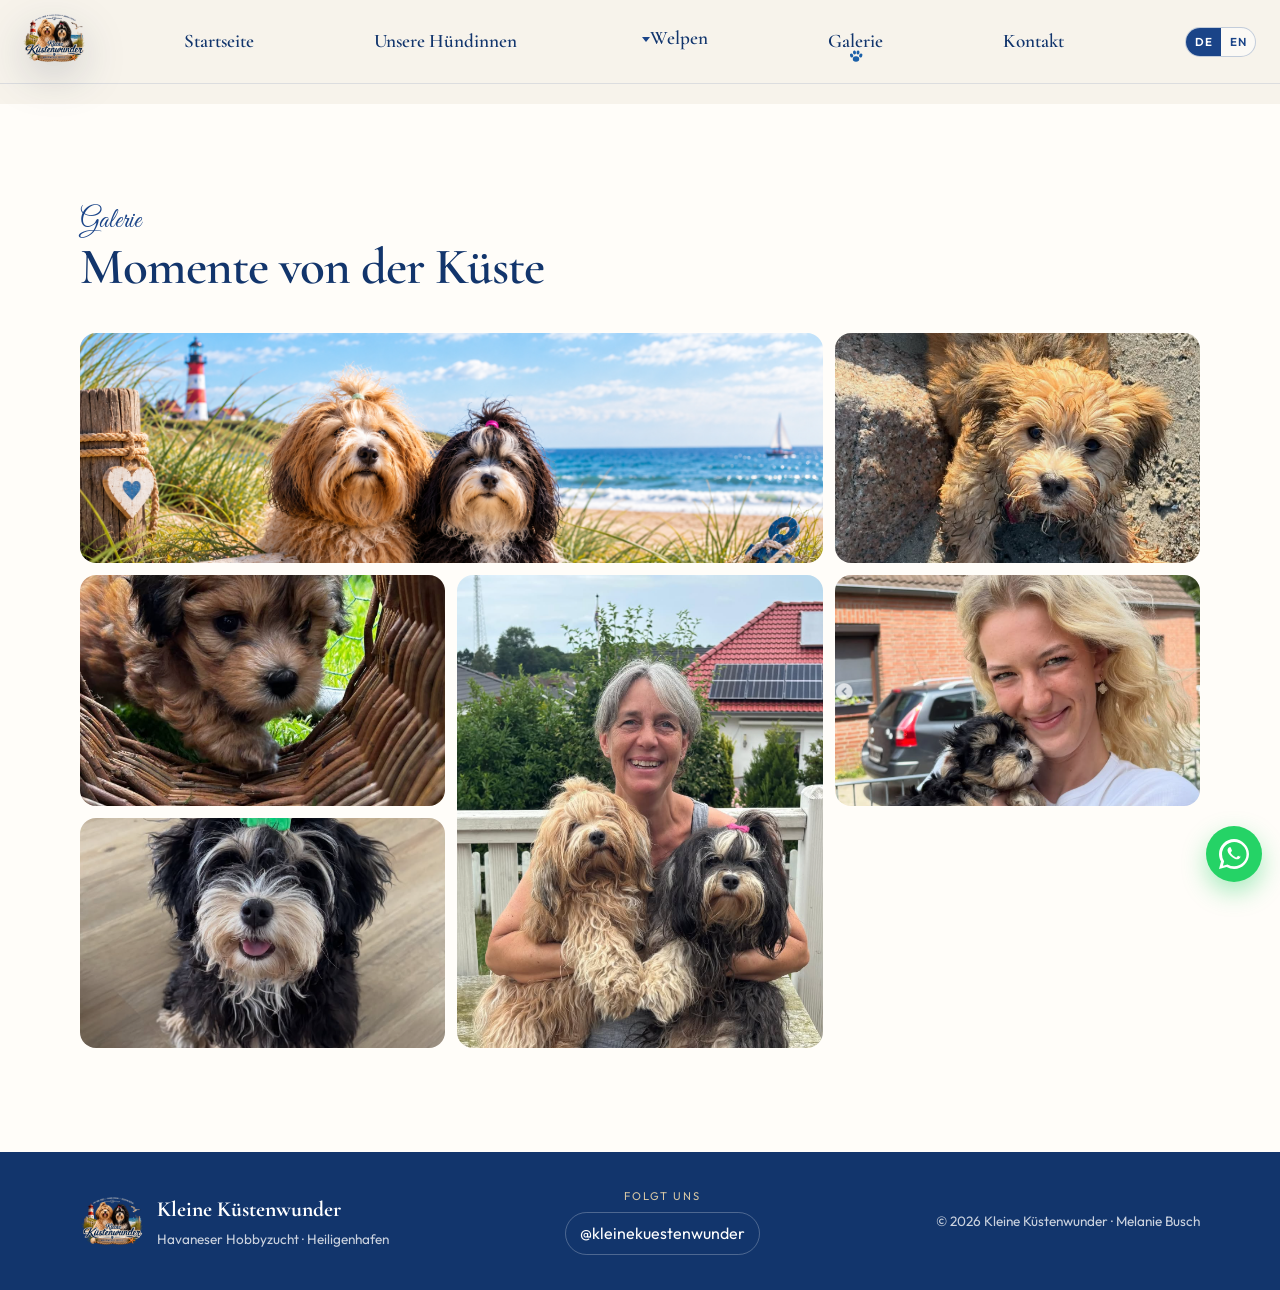
==== galerie.html @ 26b23267 "Rebuild the site around the owner's beach layout. Split the menu into pages, add the Welpen dropdown" ====
<!DOCTYPE html>
<html lang="de">
<head>
  <meta charset="UTF-8" />
  <meta name="viewport" content="width=device-width, initial-scale=1.0" />
  <title>Galerie | Kleine Küstenwunder</title>
  <link rel="icon" type="image/png" href="images/logo.png" />
  <link rel="preconnect" href="https://fonts.googleapis.com" />
  <link rel="preconnect" href="https://fonts.gstatic.com" crossorigin />
  <link href="https://fonts.googleapis.com/css2?family=Cormorant+Garamond:ital,wght@0,500;0,600;0,700;1,500;1,600&family=Great+Vibes&family=Outfit:wght@300;400;500;600&display=swap" rel="stylesheet" />
  <link rel="stylesheet" href="css/styles.css" />
</head>
<body class="is-inner" data-page="galerie">
  <div id="preloader" aria-hidden="true"><div class="preloader-inner"><img src="images/logo.png" alt="Kleine Küstenwunder" class="preloader-logo" /><div class="preloader-wave"></div></div></div>
  <header class="site-header" id="header">
    <a href="index.html" class="nav-brand" aria-label="Kleine Küstenwunder"><img src="images/logo.png" alt="" class="nav-logo" /></a>
    <button class="nav-toggle" id="navToggle" aria-label="Menü" aria-expanded="false"><span></span><span></span><span></span></button>
    <div class="nav-panel" id="navPanel">
      <ul class="nav-links">
        <li><a href="index.html" data-nav="home" data-i18n="nav.home">Startseite</a></li>
        <li><a href="hundinnen.html" data-nav="hundinnen" data-i18n="nav.girls">Unsere Hündinnen</a></li>
        <li class="has-sub" data-nav="welpen">
          <button type="button" class="nav-drop" aria-expanded="false" data-i18n="nav.puppies">Welpen</button>
          <ul class="nav-sub">
            <li><a href="wurfplanung.html" data-nav="wurfplanung" data-i18n="nav.plan">Wurfplanung</a></li>
            <li><a href="aktueller-wurf.html" data-nav="aktuell" data-i18n="nav.current">Aktueller Wurf</a></li>
            <li><a href="ausgezogene-welpen.html" data-nav="ausgezogen" data-i18n="nav.placed">Ausgezogene Welpen</a></li>
          </ul>
        </li>
        <li><a href="galerie.html" data-nav="galerie" data-i18n="nav.gallery">Galerie</a></li>
        <li><a href="kontakt.html" data-nav="kontakt" data-i18n="nav.contact">Kontakt</a></li>
      </ul>
      <div class="lang-switch" role="group" aria-label="Language">
        <button type="button" class="lang-btn is-active" data-lang="de">DE</button>
        <button type="button" class="lang-btn" data-lang="en">EN</button>
      </div>
    </div>
  </header>
  <main class="page-main">
    <section class="section gallery">
      <div class="container">
        <div class="section-intro reveal">
          <p class="eyebrow" data-i18n="gallery.eyebrow">Galerie</p>
          <h1 data-i18n="gallery.title">Momente von der Küste</h1>
        </div>
        <div class="gallery-grid">
          <figure class="gallery-item gallery-item--wide reveal"><img src="images/hero1.png" alt="Hope und Happy am Ostseestrand" /></figure>
          <figure class="gallery-item reveal"><img src="images/dog-beach.png" alt="Havaneser am Strand" /></figure>
          <figure class="gallery-item reveal"><img src="images/puppy-tunnel.png" alt="Welpe im Spieltunnel" /></figure>
          <figure class="gallery-item gallery-item--tall reveal"><img src="images/melanie-dogs.png" alt="Melanie mit den Hunden" /></figure>
          <figure class="gallery-item reveal"><img src="images/with-puppy.png" alt="Welpe auf dem Arm" /></figure>
          <figure class="gallery-item reveal"><img src="images/puppy-bow.png" alt="Havaneser Portrait" /></figure>
        </div>
      </div>
    </section>
  </main>
  <footer class="site-footer">
    <div class="container footer-inner">
      <div class="footer-brand"><img src="images/logo.png" alt="Kleine Küstenwunder" /><div><strong>Kleine Küstenwunder</strong><p data-i18n="footer.tag">Havaneser Hobbyzucht · Heiligenhafen</p></div></div>
      <div class="footer-social">
        <p class="footer-social-label" data-i18n="footer.follow">Folgt uns</p>
        <a class="footer-ig" href="https://www.instagram.com/kleinekuestenwunder/" target="_blank" rel="noopener noreferrer"><span>@kleinekuestenwunder</span></a>
      </div>
      <p class="footer-copy">&copy; <span id="year"></span> Kleine Küstenwunder · Melanie Busch</p>
    </div>
  </footer>
  <a class="whatsapp-float" href="https://wa.me/491701234567" target="_blank" rel="noopener noreferrer" aria-label="WhatsApp"><svg viewBox="0 0 24 24" aria-hidden="true"><path fill="currentColor" d="M17.5 14.4c-.3-.1-1.6-.8-1.9-.9-.3-.1-.4-.1-.6.1-.2.3-.7.9-.8 1-.2.2-.3.2-.6.1-.3-.1-1.3-.5-2.4-1.5-.9-.8-1.5-1.8-1.7-2.1-.2-.3 0-.4.1-.6.1-.1.3-.3.4-.5.1-.2.2-.3.3-.5.1-.2 0-.4 0-.5 0-.1-.6-1.5-.8-2-.2-.5-.4-.4-.6-.4h-.5c-.2 0-.5.1-.7.3-.3.3-.9.9-.9 2.1s.9 2.5 1 2.6c.1.2 1.8 2.8 4.4 3.9 1.6.7 2.2.8 3 .6.5-.1 1.6-.6 1.8-1.3.2-.6.2-1.2.1-1.3-.1-.1-.3-.2-.6-.3zM12.1 21.8h0a9.7 9.7 0 0 1-4.9-1.3l-.4-.2-3.7 1 1-3.6-.2-.4a9.7 9.7 0 0 1-1.5-5.2 9.8 9.8 0 0 1 9.8-9.7 9.7 9.7 0 0 1 6.9 2.9 9.7 9.7 0 0 1 2.9 6.9 9.8 9.8 0 0 1-9.9 9.6zm8.3-18A11.6 11.6 0 0 0 12 0C5.4 0 0 5.4 0 12c0 2.1.6 4.2 1.6 6L0 24l6.1-1.6A12 12 0 0 0 12.1 24C18.7 24 24 18.6 24 12a11.9 11.9 0 0 0-3.6-8.2z"/></svg></a>
  <script src="js/main.js"></script>
</body>
</html>
---- css/styles.css ----
:root {
  --navy: #1a4488;
  --navy-deep: #12356c;
  --ink: #1c2c40;
  --muted: #5c6b7a;
  --cream: #f7f3eb;
  --paper: #fffdf9;
  --sand: #e7dcc8;
  --line: rgba(26, 68, 136, 0.12);
  --shadow: 0 18px 50px rgba(18, 53, 108, 0.1);
  --header: 5.2rem;
  --display: "Great Vibes", cursive;
  --serif: "Cormorant Garamond", Georgia, serif;
  --sans: "Outfit", system-ui, sans-serif;
  --ease: cubic-bezier(0.22, 1, 0.36, 1);
}

*,
*::before,
*::after { box-sizing: border-box; margin: 0; padding: 0; }

html { scroll-behavior: smooth; scroll-padding-top: 5.5rem; }

body {
  font-family: var(--sans);
  color: var(--ink);
  background: var(--cream);
  line-height: 1.65;
  overflow-x: hidden;
}

img { max-width: 100%; display: block; }
a { color: inherit; text-decoration: none; }
ul { list-style: none; }
button, input, textarea { font: inherit; }

.container { width: min(1120px, calc(100% - 2.4rem)); margin-inline: auto; }

.section { padding: clamp(4.2rem, 9vw, 6.5rem) 0; }

.eyebrow {
  font-family: var(--display);
  font-size: 1.7rem;
  color: var(--navy);
  line-height: 1;
  margin-bottom: 0.35rem;
}

h1,
h2 {
  font-family: var(--serif);
  font-weight: 600;
  font-size: clamp(2.2rem, 4vw, 3.3rem);
  color: var(--navy-deep);
  line-height: 1.05;
  letter-spacing: -0.02em;
}

h3 {
  font-family: var(--serif);
  font-weight: 600;
  font-size: 1.85rem;
  color: var(--navy-deep);
  line-height: 1.15;
}

.section-intro { max-width: 40rem; margin-bottom: 2.4rem; }
.section-lead { margin-top: 0.8rem; color: var(--muted); font-size: 1.05rem; }

/* Preloader */
#preloader {
  position: fixed;
  inset: 0;
  z-index: 9999;
  display: grid;
  place-items: center;
  background: linear-gradient(180deg, #d5eaf6 0%, #f7f3eb 100%);
  transition: opacity 0.6s var(--ease), visibility 0.6s;
}
#preloader.is-done { opacity: 0; visibility: hidden; pointer-events: none; }
.preloader-logo {
  width: min(210px, 52vw);
  height: auto;
  animation: logoPulse 2s var(--ease) infinite;
  filter: drop-shadow(0 12px 28px rgba(18, 53, 108, 0.18));
}
.preloader-wave {
  width: 72px;
  height: 3px;
  margin: 1.2rem auto 0;
  border-radius: 99px;
  background: linear-gradient(90deg, transparent, var(--navy), transparent);
  background-size: 200% 100%;
  animation: waveSlide 1.3s ease-in-out infinite;
}
@keyframes logoPulse { 50% { transform: scale(1.04); } }
@keyframes waveSlide {
  0% { background-position: 100% 0; }
  100% { background-position: -100% 0; }
}

/* Header */
.site-header {
  position: fixed;
  inset: 0 0 auto 0;
  z-index: 100;
  min-height: var(--header);
  height: auto;
  display: flex;
  align-items: center;
  justify-content: flex-end;
  padding: 0.85rem 1.5rem 0.85rem 15.5rem;
  transition: background 0.3s, box-shadow 0.3s;
}
.site-header.is-scrolled {
  background: rgba(247, 243, 235, 0.94);
  backdrop-filter: blur(14px);
  box-shadow: 0 1px 0 var(--line);
  padding-left: 5.2rem;
}

.nav-brand { position: absolute; left: 1.35rem; top: 0.85rem; z-index: 120; }
.nav-logo {
  width: 188px;
  height: auto;
  filter: drop-shadow(0 12px 22px rgba(12, 32, 64, 0.22));
  transition: width 0.3s var(--ease);
}
.site-header.is-scrolled .nav-logo { width: 64px; }

.nav-panel { display: flex; align-items: center; gap: 1.25rem; flex: 1; }
.nav-links {
  display: flex;
  align-items: center;
  justify-content: space-evenly;
  gap: 0.4rem 1.15rem;
  flex: 1;
  flex-wrap: wrap;
}
.nav-links a,
.nav-drop {
  font-family: var(--serif);
  font-size: 1.2rem;
  font-weight: 600;
  color: var(--navy-deep);
  text-shadow: 0 1px 0 rgba(255, 255, 255, 0.55);
  position: relative;
  padding-bottom: 0.35rem;
  background: none;
  border: 0;
  cursor: pointer;
}
.nav-drop::before {
  content: "";
  display: inline-block;
  width: 0;
  height: 0;
  margin-left: 0.35rem;
  border-left: 4px solid transparent;
  border-right: 4px solid transparent;
  border-top: 5px solid var(--navy);
  vertical-align: 0.12em;
}
.nav-links a::after,
.nav-drop::after {
  content: "";
  position: absolute;
  left: 50%;
  bottom: 0;
  width: 72%;
  height: 1.5px;
  background: var(--navy);
  transform: translateX(-50%) scaleX(0);
  transform-origin: center;
  transition: transform 0.35s var(--ease);
}
.nav-links > li > a:hover::after,
.nav-drop:hover::after {
  transform: translateX(-50%) scaleX(1);
}
.nav-links > li > a.is-current::after,
.has-sub.is-current > .nav-drop::after {
  width: 16px;
  height: 16px;
  bottom: -6px;
  background: url("data:image/svg+xml,%3Csvg xmlns='http://www.w3.org/2000/svg' viewBox='0 0 64 64'%3E%3Cg fill='%231a5fa8'%3E%3Cellipse cx='32' cy='44' rx='13' ry='11'/%3E%3Cellipse cx='14.5' cy='30' rx='6.4' ry='8.4' transform='rotate(-18 14.5 30)'/%3E%3Cellipse cx='26' cy='18' rx='6' ry='8' transform='rotate(-4 26 18)'/%3E%3Cellipse cx='40' cy='18' rx='6' ry='8' transform='rotate(4 40 18)'/%3E%3Cellipse cx='51' cy='30' rx='6.4' ry='8.4' transform='rotate(18 51 30)'/%3E%3C/g%3E%3C/svg%3E") center / contain no-repeat;
  transform: translateX(-50%) scale(1);
}

.has-sub { position: relative; }
.nav-sub {
  display: none;
  position: absolute;
  top: calc(100% + 0.35rem);
  left: 50%;
  transform: translateX(-50%);
  min-width: 230px;
  padding: 0.4rem;
  background: var(--paper);
  border-radius: 0.9rem;
  box-shadow: var(--shadow);
  z-index: 30;
}
.nav-sub a {
  display: block;
  padding: 0.55rem 0.85rem;
  border-radius: 0.6rem;
  text-align: left;
  font-size: 1.08rem;
  text-shadow: none;
  white-space: nowrap;
}
.nav-sub a::after { display: none; }
.nav-sub a:hover,
.nav-sub a.is-current { background: var(--cream); }
.nav-sub a.is-current::before {
  content: "";
  display: inline-block;
  width: 14px;
  height: 14px;
  margin-right: 0.4rem;
  vertical-align: -0.1em;
  background: url("data:image/svg+xml,%3Csvg xmlns='http://www.w3.org/2000/svg' viewBox='0 0 64 64'%3E%3Cg fill='%231a5fa8'%3E%3Cellipse cx='32' cy='44' rx='13' ry='11'/%3E%3Cellipse cx='14.5' cy='30' rx='6.4' ry='8.4' transform='rotate(-18 14.5 30)'/%3E%3Cellipse cx='26' cy='18' rx='6' ry='8' transform='rotate(-4 26 18)'/%3E%3Cellipse cx='40' cy='18' rx='6' ry='8' transform='rotate(4 40 18)'/%3E%3Cellipse cx='51' cy='30' rx='6.4' ry='8.4' transform='rotate(18 51 30)'/%3E%3C/g%3E%3C/svg%3E") center / contain no-repeat;
}
@media (min-width: 1101px) {
  .has-sub:hover > .nav-sub,
  .has-sub:focus-within > .nav-sub { display: grid; }
}

.lang-switch {
  display: flex;
  border: 1px solid rgba(26, 68, 136, 0.25);
  border-radius: 999px;
  overflow: hidden;
  background: rgba(255, 255, 255, 0.55);
}
.lang-btn {
  border: 0;
  background: transparent;
  color: var(--navy);
  padding: 0.28rem 0.55rem;
  font-size: 0.72rem;
  font-weight: 600;
  letter-spacing: 0.06em;
  cursor: pointer;
}
.lang-btn.is-active { background: var(--navy); color: #fff; }

.nav-toggle {
  display: none;
  width: 44px;
  height: 44px;
  border: 0;
  background: rgba(255, 253, 249, 0.8);
  border-radius: 50%;
  flex-direction: column;
  justify-content: center;
  align-items: center;
  gap: 5px;
  cursor: pointer;
  z-index: 130;
}
.nav-toggle span {
  display: block;
  width: 18px;
  height: 2px;
  background: var(--navy-deep);
  transition: transform 0.25s, opacity 0.25s;
}
.nav-toggle.is-open span:nth-child(1) { transform: translateY(7px) rotate(45deg); }
.nav-toggle.is-open span:nth-child(2) { opacity: 0; }
.nav-toggle.is-open span:nth-child(3) { transform: translateY(-7px) rotate(-45deg); }

/* Hero — 16:9 photo, full width, no side bars */
.hero {
  display: block;
}
.hero-frame {
  position: relative;
  width: 100%;
}
.hero-photo {
  display: block;
  width: 100%;
  height: auto;
  aspect-ratio: 16 / 9;
  object-fit: cover;
  object-position: center center;
}
.hero-shade {
  position: absolute;
  inset: 0;
  background: linear-gradient(180deg, rgba(255, 255, 255, 0.14) 0%, rgba(255, 255, 255, 0) 14%);
  pointer-events: none;
}
.hero-copy {
  position: absolute;
  z-index: 2;
  top: 13%;
  right: 4%;
  width: min(520px, 42%);
  text-align: center;
  color: var(--navy-deep);
}
.hero-title {
  font-family: var(--display);
  font-weight: 400;
  font-size: clamp(3.6rem, 6.2vw, 6.4rem);
  line-height: 0.85;
  color: var(--navy);
  text-shadow: 0 2px 16px rgba(255, 255, 255, 0.75);
}
.hero-paws {
  display: flex;
  align-items: center;
  justify-content: center;
  gap: 0.7rem;
  margin: 0.35rem 0 0.7rem;
  color: #1a5fa8;
}
.hero-paws span {
  width: 72px;
  height: 1.5px;
  background: var(--navy);
  opacity: 0.8;
}
.hero-paws svg { width: 26px; height: 26px; }
.hero-paws--trail {
  gap: 0.55rem;
  margin: 0.55rem 0 0;
}
.hero-paws--trail svg { width: 18px; height: 18px; }
.hero-paws--trail svg:nth-child(2) { transform: translateY(-3px); }
.hero-sub {
  font-family: var(--serif);
  font-size: clamp(1.35rem, 2.2vw, 1.85rem);
  font-weight: 600;
  letter-spacing: 0.01em;
}
.hero-place {
  margin: 0.35rem 0 0.9rem;
  font-family: var(--serif);
  font-size: clamp(1.15rem, 1.8vw, 1.5rem);
  font-weight: 600;
  display: flex;
  align-items: center;
  justify-content: center;
  gap: 0.7rem;
}
.hero-place::before,
.hero-place::after {
  content: "";
  width: 42px;
  height: 1.5px;
  background: var(--navy);
}
.hero-script {
  font-family: var(--display);
  font-size: clamp(1.7rem, 2.6vw, 2.25rem);
  line-height: 1.15;
  color: var(--navy);
}

/* Girls */
.girls { background: var(--paper); }
.breed-intro { max-width: 46rem; }
.breed-intro h1 { font-size: clamp(1.85rem, 3.2vw, 2.6rem); }
.breed-note {
  margin-top: 1rem;
  font-family: var(--serif);
  font-style: italic;
  font-size: 1.35rem;
  color: var(--navy);
}
.girl-card-body p + p { margin-top: 0.75rem; }
.girl-grid-wrap { position: relative; }
.grid-paw {
  position: absolute;
  width: 34px;
  height: 34px;
  color: #1a5fa8;
  opacity: 0.7;
  pointer-events: none;
  z-index: 2;
}
.grid-paw--1 { top: -16px; left: 6%; transform: rotate(-18deg); }
.grid-paw--2 { top: 8%; right: -14px; width: 26px; height: 26px; transform: rotate(22deg); }
.grid-paw--3 { bottom: 22%; left: -16px; width: 22px; height: 22px; transform: rotate(-8deg); }
.grid-paw--4 { bottom: -12px; right: 12%; transform: rotate(14deg); }
.name-paw {
  width: 22px;
  height: 22px;
  margin-left: 0.35rem;
  color: #1a5fa8;
  vertical-align: -0.15em;
}
.girl-grid { display: grid; grid-template-columns: 1fr 1fr; gap: 1.4rem; }
.girl-card-body h3 { display: flex; align-items: center; }
.girl-card {
  background: var(--cream);
  border-radius: 1.3rem;
  overflow: hidden;
  box-shadow: var(--shadow);
}
.girl-card img { width: 100%; height: 420px; object-fit: cover; }
.girl-card-body { padding: 1.3rem 1.4rem 1.5rem; }
.girl-card-body p { color: var(--muted); margin-top: 0.4rem; }

/* Breeding */
.breeding { background: linear-gradient(180deg, #eef5f8, var(--cream)); }
.welcome { background: var(--paper); }
.welcome-grid {
  display: grid;
  grid-template-columns: 1.15fr 0.85fr;
  gap: clamp(1.5rem, 4vw, 3.5rem);
  align-items: center;
}
.welcome-copy h2 { font-size: clamp(1.9rem, 3.4vw, 2.7rem); }
.welcome-copy p { color: var(--muted); margin-top: 1rem; font-size: 1.05rem; }
.welcome-photo img {
  width: 100%;
  aspect-ratio: 4 / 5;
  object-fit: cover;
  border-radius: 1.4rem;
  box-shadow: var(--shadow);
}

.breeding-grid {
  display: grid;
  grid-template-columns: 1.05fr 0.95fr;
  gap: clamp(1.5rem, 4vw, 3.5rem);
  align-items: center;
}
.breeding-copy p { color: var(--muted); margin-top: 0.9rem; }
.points { margin-top: 1.4rem; display: grid; gap: 0.65rem; }
.points li {
  position: relative;
  padding-left: 1.3rem;
  font-weight: 500;
  color: var(--navy-deep);
}
.points li::before {
  content: "";
  position: absolute;
  left: 0;
  top: 0.55em;
  width: 7px;
  height: 7px;
  border-radius: 50%;
  background: var(--navy);
}
.breeding-photo img {
  width: 100%;
  aspect-ratio: 4 / 5;
  object-fit: cover;
  border-radius: 1.4rem;
  box-shadow: var(--shadow);
}

/* Puppies */
.puppies { background: var(--paper); }
.puppy-row { display: grid; grid-template-columns: repeat(3, 1fr); gap: 1rem; }
.puppy-row img {
  width: 100%;
  height: 320px;
  object-fit: cover;
  border-radius: 1.2rem;
}
.center-cta { text-align: center; margin-top: 1.8rem; }

.btn {
  display: inline-flex;
  align-items: center;
  justify-content: center;
  padding: 0.85rem 1.5rem;
  border-radius: 999px;
  border: 0;
  cursor: pointer;
  font-weight: 500;
  transition: transform 0.2s var(--ease), background 0.2s;
}
.btn:hover { transform: translateY(-2px); }
.btn-navy { background: var(--navy); color: #fff; }
.btn-navy:hover { background: var(--navy-deep); }
.btn-block { width: 100%; }

/* Health */
.health { background: var(--cream); }
.health-grid { display: grid; grid-template-columns: repeat(3, 1fr); gap: 1rem; }
.health-card {
  background: var(--paper);
  border-radius: 1.2rem;
  padding: 1.5rem 1.3rem 1.6rem;
  box-shadow: var(--shadow);
}
.health-card p { color: var(--muted); margin-top: 0.45rem; }

/* Gallery */
.gallery { background: var(--paper); }
.gallery-grid {
  display: grid;
  grid-template-columns: repeat(12, 1fr);
  grid-auto-rows: minmax(160px, 18vw);
  gap: 0.75rem;
}
.gallery-item { grid-column: span 4; margin: 0; overflow: hidden; border-radius: 1rem; }
.gallery-item--wide { grid-column: span 8; }
.gallery-item--tall { grid-row: span 2; }
.gallery-item img { width: 100%; height: 100%; object-fit: cover; transition: transform 0.6s var(--ease); }
.gallery-item:hover img { transform: scale(1.04); }

/* Contact */
.contact { background: linear-gradient(180deg, #e7f1f6, var(--cream)); }
.contact-grid {
  display: grid;
  grid-template-columns: 1fr 1fr;
  gap: clamp(1.5rem, 4vw, 3rem);
  align-items: start;
}
.contact-copy > p { color: var(--muted); margin-top: 0.75rem; }
.contact-details { margin-top: 1.6rem; display: grid; gap: 0.85rem; }
.contact-row { display: grid; gap: 0.15rem; padding-bottom: 0.75rem; border-bottom: 1px solid var(--line); }
.contact-label {
  font-size: 0.72rem;
  letter-spacing: 0.14em;
  text-transform: uppercase;
  color: var(--navy);
  font-weight: 600;
}
.contact-row a { color: var(--navy-deep); font-weight: 500; text-decoration: underline; text-underline-offset: 3px; }
.contact-social { display: flex; flex-wrap: wrap; gap: 0.7rem; margin-top: 1.4rem; }
.social-btn {
  display: inline-flex;
  align-items: center;
  gap: 0.45rem;
  color: #fff;
  border-radius: 999px;
  padding: 0.65rem 1rem;
  font-weight: 500;
}
.social-btn svg { width: 18px; height: 18px; }
.social-btn--ig { background: linear-gradient(135deg, #833ab4, #fd1d1d 55%, #fcb045); }
.social-btn--wa { background: #25d366; }

.contact-form {
  background: var(--paper);
  border-radius: 1.3rem;
  padding: 1.5rem;
  box-shadow: var(--shadow);
  display: grid;
  gap: 0.95rem;
}
.form-field { display: grid; gap: 0.3rem; }
.form-field label { font-size: 0.85rem; font-weight: 500; color: var(--navy-deep); }
.form-field input,
.form-field textarea {
  width: 100%;
  border: 1.5px solid var(--line);
  background: var(--cream);
  border-radius: 0.75rem;
  padding: 0.8rem 0.9rem;
  color: var(--ink);
  resize: vertical;
}
.form-field input:focus,
.form-field textarea:focus {
  outline: none;
  border-color: var(--navy);
  background: #fff;
}
.form-note, .form-success { text-align: center; font-size: 0.82rem; color: var(--muted); }
.form-success { color: var(--navy); font-weight: 500; }

/* Footer */
.site-footer { background: var(--navy-deep); color: rgba(255, 255, 255, 0.78); padding: 2.2rem 0; }
.footer-inner { display: flex; flex-wrap: wrap; align-items: center; justify-content: space-between; gap: 1.2rem; }
.footer-brand { display: flex; align-items: center; gap: 0.8rem; }
.footer-brand img { width: 64px; height: auto; }
.footer-brand strong { display: block; color: #fff; font-family: var(--serif); font-size: 1.35rem; }
.footer-brand p { font-size: 0.85rem; }
.footer-social { display: grid; justify-items: center; gap: 0.4rem; }
.footer-social-label { font-size: 0.7rem; letter-spacing: 0.16em; text-transform: uppercase; color: #d7c7a4; }
.footer-ig {
  display: inline-flex;
  align-items: center;
  gap: 0.45rem;
  color: #fff;
  border: 1px solid rgba(255, 255, 255, 0.25);
  border-radius: 999px;
  padding: 0.45rem 0.9rem;
}
.footer-ig svg { width: 16px; height: 16px; }
.footer-copy { font-size: 0.85rem; }

.whatsapp-float {
  position: fixed;
  right: 1.1rem;
  bottom: 1.1rem;
  z-index: 90;
  width: 56px;
  height: 56px;
  border-radius: 50%;
  background: #25d366;
  color: #fff;
  display: grid;
  place-items: center;
  box-shadow: 0 10px 24px rgba(37, 211, 102, 0.4);
}
.whatsapp-float svg { width: 30px; height: 30px; }

body.is-inner .site-header {
  background: rgba(247, 243, 235, 0.96);
  backdrop-filter: blur(14px);
  box-shadow: 0 1px 0 var(--line);
  padding-left: 5.2rem;
}
body.is-inner .nav-logo { width: 64px; }
.page-main { padding-top: 6.5rem; }
.page-head h1 {
  font-family: var(--serif);
  font-weight: 600;
  font-size: clamp(2.4rem, 5vw, 3.6rem);
  color: var(--navy-deep);
  line-height: 1.05;
}
.soon {
  margin-top: 0.8rem;
  max-width: 36rem;
  color: var(--muted);
  font-size: 1.08rem;
}

.reveal { opacity: 0; transform: translateY(24px); transition: opacity 0.7s var(--ease), transform 0.7s var(--ease); }
.reveal.is-visible { opacity: 1; transform: none; }

@media (max-width: 1100px) {
  .girl-grid, .breeding-grid, .welcome-grid, .contact-grid, .health-grid { grid-template-columns: 1fr; }
  .welcome-photo img { aspect-ratio: 4 / 3; }
  .puppy-row { grid-template-columns: 1fr; }
  .puppy-row img, .girl-card img { height: 280px; }
  .breeding-photo img { aspect-ratio: 4 / 3; }
  .gallery-grid { grid-template-columns: 1fr 1fr; grid-auto-rows: 200px; }
  .gallery-item, .gallery-item--wide, .gallery-item--tall { grid-column: auto; grid-row: auto; }

  .nav-toggle { display: flex; position: relative; z-index: 140; }
  .site-header,
  .site-header.is-scrolled,
  body.is-inner .site-header {
    padding: 0 0.85rem;
    min-height: 4.4rem;
    justify-content: flex-end;
    background: rgba(247, 243, 235, 0.94);
    backdrop-filter: blur(12px);
    box-shadow: 0 1px 0 var(--line);
  }
  .nav-logo,
  .site-header.is-scrolled .nav-logo,
  body.is-inner .nav-logo { width: 68px; }
  .nav-brand { top: 0.35rem; left: 0.7rem; z-index: 140; }
  .nav-panel {
    position: fixed;
    inset: 0;
    z-index: 120;
    background: rgba(247, 243, 235, 0.98);
    flex-direction: column;
    justify-content: flex-start;
    align-items: center;
    gap: 1.4rem;
    padding: 5.4rem 1.25rem 2.5rem;
    overflow-y: auto;
    opacity: 0;
    visibility: hidden;
    transition: opacity 0.3s, visibility 0.3s;
  }
  .nav-panel.is-open { opacity: 1; visibility: visible; }
  .nav-links {
    flex: none;
    width: 100%;
    flex-direction: column;
    align-items: center;
    gap: 0.35rem;
  }
  .nav-links a,
  .nav-drop {
    font-size: 1.65rem;
    text-shadow: none;
    min-height: 48px;
    display: inline-flex;
    align-items: center;
    justify-content: center;
  }
  .nav-sub {
    position: static;
    transform: none;
    min-width: 0;
    width: 100%;
    box-shadow: none;
    background: transparent;
    padding: 0.15rem 0 0.45rem;
  }
  .has-sub.is-open > .nav-sub { display: grid; }
  .nav-sub a {
    text-align: center;
    font-size: 1.2rem;
    min-height: 44px;
    white-space: normal;
  }
  .lang-btn { min-height: 40px; padding: 0.4rem 0.85rem; font-size: 0.85rem; }

  .hero-shade { display: none; }
  .hero-copy {
    position: relative;
    top: auto;
    right: auto;
    width: 100%;
    padding: 1.35rem 1.15rem 1.7rem;
    background: var(--cream);
  }
  .hero-title { font-size: clamp(2.7rem, 12vw, 3.8rem); }
  .hero-paws span { width: 36px; }
  .hero-sub { font-size: 1.2rem; }
  .hero-place { font-size: 1.05rem; margin-bottom: 0.6rem; }
  .hero-script { font-size: 1.55rem; }
  .page-main { padding-top: 5rem; }
  .footer-inner, .footer-brand { flex-direction: column; text-align: center; }
  .contact-form { padding: 1.15rem; }
  .form-field input,
  .form-field textarea { font-size: 16px; }
  .whatsapp-float {
    right: max(0.85rem, env(safe-area-inset-right));
    bottom: max(0.85rem, env(safe-area-inset-bottom));
    width: 52px;
    height: 52px;
  }
}

@media (max-width: 560px) {
  .container { width: calc(100% - 1.5rem); }
  .gallery-grid { grid-template-columns: 1fr; grid-auto-rows: 230px; }
  .section { padding: 3.2rem 0; }
  .girl-card img, .puppy-row img { height: 240px; }
  .grid-paw--2 { right: 4px; }
  .grid-paw--3 { left: 4px; }
  .hero-place::before,
  .hero-place::after { width: 22px; }
}

@media (prefers-reduced-motion: reduce) {
  html { scroll-behavior: auto; }
  *, *::before, *::after {
    animation: none !important;
    transition: none !important;
  }
  .reveal { opacity: 1; transform: none; }
}
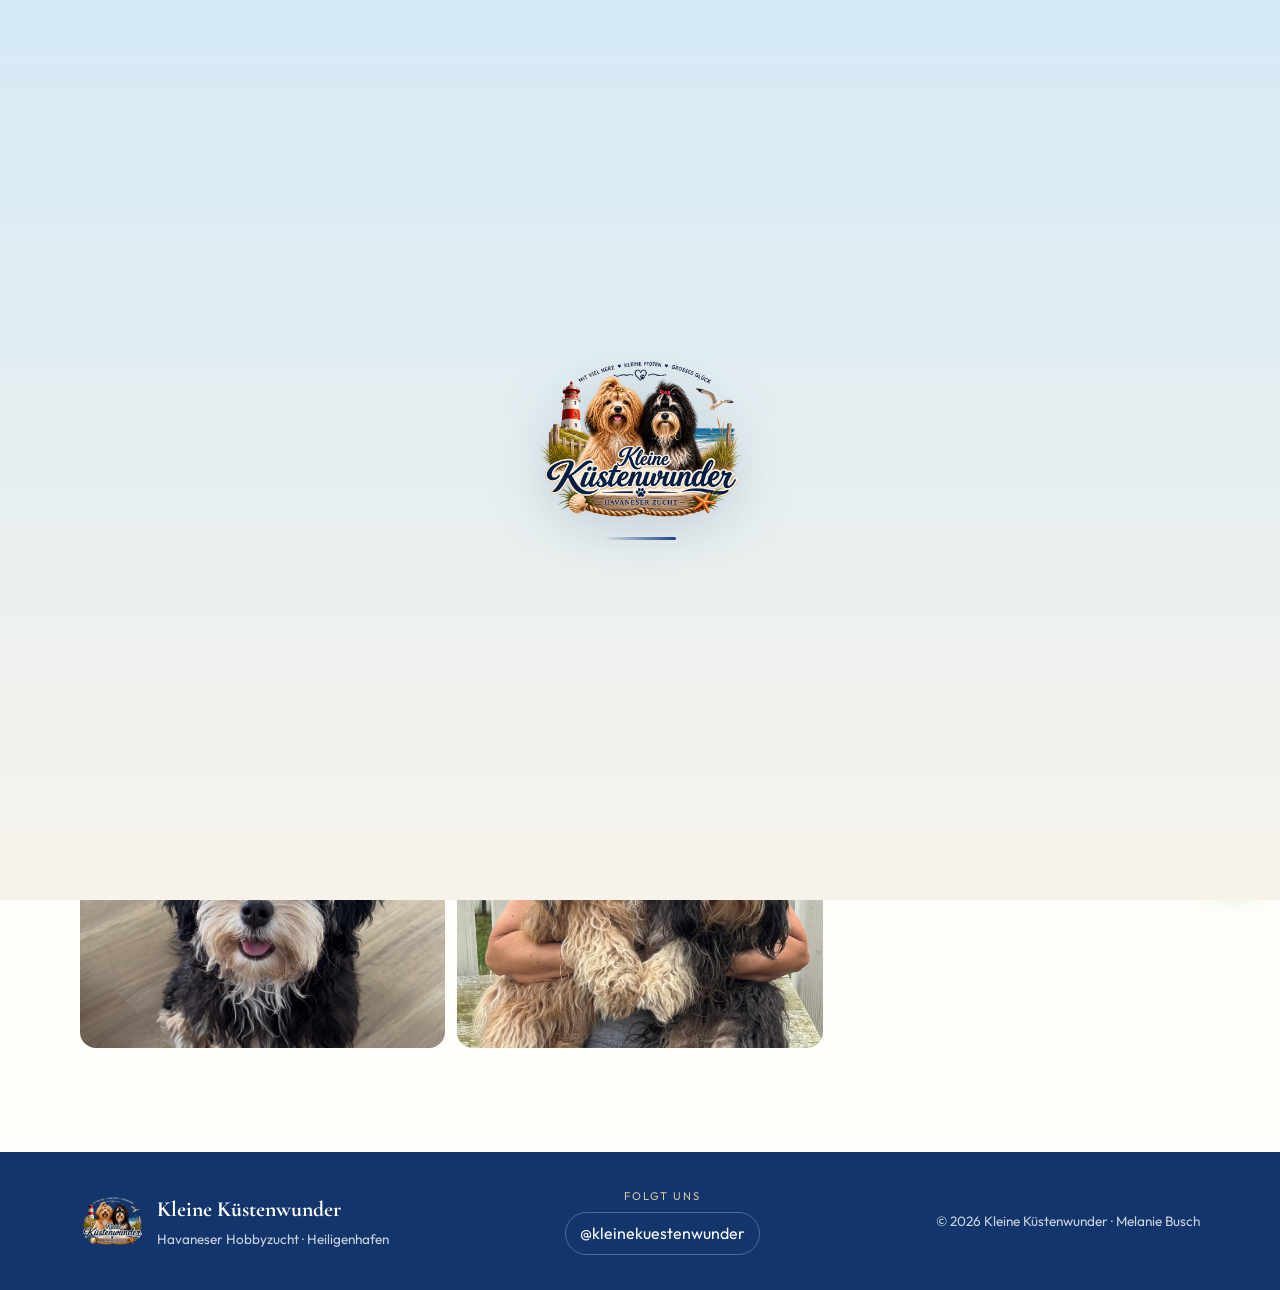
==== commit 375be410: "Use the client's beach photo and let visitors browse dog and gallery pictures. Co-authored-by: Curso" ====
--- a/galerie.html
+++ b/galerie.html
@@ -44,7 +44,7 @@
           <h1 data-i18n="gallery.title">Momente von der Küste</h1>
         </div>
         <div class="gallery-grid">
-          <figure class="gallery-item gallery-item--wide reveal"><img src="images/hero1.png" alt="Hope und Happy am Ostseestrand" /></figure>
+          <figure class="gallery-item gallery-item--wide reveal"><img src="images/hero-2.jpg" alt="Hope und Happy am Ostseestrand" /></figure>
           <figure class="gallery-item reveal"><img src="images/dog-beach.png" alt="Havaneser am Strand" /></figure>
           <figure class="gallery-item reveal"><img src="images/puppy-tunnel.png" alt="Welpe im Spieltunnel" /></figure>
           <figure class="gallery-item gallery-item--tall reveal"><img src="images/melanie-dogs.png" alt="Melanie mit den Hunden" /></figure>
--- a/css/styles.css
+++ b/css/styles.css
@@ -180,10 +180,14 @@
 }
 .nav-links > li > a.is-current::after,
 .has-sub.is-current > .nav-drop::after {
-  width: 16px;
-  height: 16px;
-  bottom: -6px;
-  background: url("data:image/svg+xml,%3Csvg xmlns='http://www.w3.org/2000/svg' viewBox='0 0 64 64'%3E%3Cg fill='%231a5fa8'%3E%3Cellipse cx='32' cy='44' rx='13' ry='11'/%3E%3Cellipse cx='14.5' cy='30' rx='6.4' ry='8.4' transform='rotate(-18 14.5 30)'/%3E%3Cellipse cx='26' cy='18' rx='6' ry='8' transform='rotate(-4 26 18)'/%3E%3Cellipse cx='40' cy='18' rx='6' ry='8' transform='rotate(4 40 18)'/%3E%3Cellipse cx='51' cy='30' rx='6.4' ry='8.4' transform='rotate(18 51 30)'/%3E%3C/g%3E%3C/svg%3E") center / contain no-repeat;
+  width: 78px;
+  height: 14px;
+  bottom: -8px;
+  background:
+    url("data:image/svg+xml,%3Csvg xmlns='http://www.w3.org/2000/svg' viewBox='0 0 64 64'%3E%3Cg fill='%231a5fa8'%3E%3Cellipse cx='32' cy='44' rx='13' ry='11'/%3E%3Cellipse cx='14.5' cy='30' rx='6.4' ry='8.4' transform='rotate(-18 14.5 30)'/%3E%3Cellipse cx='26' cy='18' rx='6' ry='8' transform='rotate(-4 26 18)'/%3E%3Cellipse cx='40' cy='18' rx='6' ry='8' transform='rotate(4 40 18)'/%3E%3Cellipse cx='51' cy='30' rx='6.4' ry='8.4' transform='rotate(18 51 30)'/%3E%3C/g%3E%3C/svg%3E") center / 14px 14px no-repeat,
+    linear-gradient(currentColor, currentColor) left center / 24px 1.5px no-repeat,
+    linear-gradient(currentColor, currentColor) right center / 24px 1.5px no-repeat;
+  color: var(--navy);
   transform: translateX(-50%) scale(1);
 }
 
@@ -289,8 +293,13 @@
 }
 .hero-shade {
   position: absolute;
-  inset: 0;
-  background: linear-gradient(180deg, rgba(255, 255, 255, 0.14) 0%, rgba(255, 255, 255, 0) 14%);
+  top: 0;
+  right: 0;
+  bottom: 0;
+  width: 50%;
+  background:
+    radial-gradient(ellipse at 72% 32%, rgba(247, 243, 235, 0.82) 0%, rgba(247, 243, 235, 0.45) 36%, rgba(247, 243, 235, 0) 68%),
+    linear-gradient(90deg, rgba(247, 243, 235, 0) 0%, rgba(247, 243, 235, 0.5) 42%, rgba(247, 243, 235, 0.82) 100%);
   pointer-events: none;
 }
 .hero-copy {
@@ -308,7 +317,7 @@
   font-size: clamp(3.6rem, 6.2vw, 6.4rem);
   line-height: 0.85;
   color: var(--navy);
-  text-shadow: 0 2px 16px rgba(255, 255, 255, 0.75);
+  text-shadow: 0 2px 18px rgba(255, 255, 255, 0.95), 0 0 28px rgba(255, 255, 255, 0.75);
 }
 .hero-paws {
   display: flex;
@@ -395,6 +404,11 @@
   vertical-align: -0.15em;
 }
 .girl-grid { display: grid; grid-template-columns: 1fr 1fr; gap: 1.4rem; }
+@media (max-width: 1439px) {
+  .girl-grid { grid-template-columns: 1fr; }
+  .dog-slides,
+  .girl-card img { height: min(78vh, 720px); }
+}
 .girl-card-body h3 { display: flex; align-items: center; }
 .girl-card {
   background: var(--cream);
@@ -403,6 +417,36 @@
   box-shadow: var(--shadow);
 }
 .girl-card img { width: 100%; height: 420px; object-fit: cover; }
+.dog-slides {
+  position: relative;
+  height: 420px;
+  overflow: hidden;
+}
+.dog-slides img {
+  position: absolute;
+  inset: 0;
+  height: 100%;
+  opacity: 0;
+  transition: opacity 0.8s ease;
+}
+.dog-slides img.is-on { opacity: 1; }
+.dog-nav {
+  position: absolute;
+  top: 50%;
+  z-index: 2;
+  transform: translateY(-50%);
+  width: 36px;
+  height: 36px;
+  border: 0;
+  border-radius: 50%;
+  background: rgba(255, 253, 249, 0.92);
+  color: var(--navy-deep);
+  font-size: 1.4rem;
+  line-height: 1;
+  cursor: pointer;
+}
+.dog-nav--prev { left: 0.6rem; }
+.dog-nav--next { right: 0.6rem; }
 .girl-card-body { padding: 1.3rem 1.4rem 1.5rem; }
 .girl-card-body p { color: var(--muted); margin-top: 0.4rem; }
 
@@ -506,7 +550,42 @@
 .gallery-item { grid-column: span 4; margin: 0; overflow: hidden; border-radius: 1rem; }
 .gallery-item--wide { grid-column: span 8; }
 .gallery-item--tall { grid-row: span 2; }
-.gallery-item img { width: 100%; height: 100%; object-fit: cover; transition: transform 0.6s var(--ease); }
+.gallery-item img { width: 100%; height: 100%; object-fit: cover; transition: transform 0.6s var(--ease); cursor: pointer; }
+
+.lightbox {
+  position: fixed;
+  inset: 0;
+  z-index: 2000;
+  display: none;
+  align-items: center;
+  justify-content: center;
+  padding: 1.25rem;
+  background: rgba(7, 20, 36, 0.88);
+}
+.lightbox.is-open { display: flex; }
+.lightbox img {
+  max-width: min(1100px, 100%);
+  max-height: calc(100dvh - 5rem);
+  width: auto;
+  height: auto;
+  object-fit: contain;
+  border-radius: 0.6rem;
+  box-shadow: 0 20px 50px rgba(0, 0, 0, 0.35);
+}
+.lightbox-close {
+  position: absolute;
+  top: 0.9rem;
+  right: 0.9rem;
+  width: 46px;
+  height: 46px;
+  border: 0;
+  border-radius: 50%;
+  background: #fff;
+  color: var(--navy-deep);
+  font-size: 1.7rem;
+  line-height: 1;
+  cursor: pointer;
+}
 .gallery-item:hover img { transform: scale(1.04); }
 
 /* Contact */
@@ -637,58 +716,106 @@
   .girl-grid, .breeding-grid, .welcome-grid, .contact-grid, .health-grid { grid-template-columns: 1fr; }
   .welcome-photo img { aspect-ratio: 4 / 3; }
   .puppy-row { grid-template-columns: 1fr; }
-  .puppy-row img, .girl-card img { height: 280px; }
+  .puppy-row img { height: 280px; }
   .breeding-photo img { aspect-ratio: 4 / 3; }
   .gallery-grid { grid-template-columns: 1fr 1fr; grid-auto-rows: 200px; }
   .gallery-item, .gallery-item--wide, .gallery-item--tall { grid-column: auto; grid-row: auto; }
 
-  .nav-toggle { display: flex; position: relative; z-index: 140; }
+  .nav-toggle { display: flex; position: relative; z-index: 160; }
   .site-header,
   .site-header.is-scrolled,
   body.is-inner .site-header {
     padding: 0 0.85rem;
     min-height: 4.4rem;
     justify-content: flex-end;
-    background: rgba(247, 243, 235, 0.94);
-    backdrop-filter: blur(12px);
+    background: #f7f3eb;
+    backdrop-filter: none;
+    -webkit-backdrop-filter: none;
     box-shadow: 0 1px 0 var(--line);
   }
   .nav-logo,
   .site-header.is-scrolled .nav-logo,
   body.is-inner .nav-logo { width: 68px; }
-  .nav-brand { top: 0.35rem; left: 0.7rem; z-index: 140; }
+  .nav-brand { top: 0.35rem; left: 0.7rem; z-index: 160; }
+  .nav-backdrop {
+    position: fixed;
+    inset: 0;
+    z-index: 95;
+    background: rgba(18, 53, 108, 0.4);
+    opacity: 0;
+    visibility: hidden;
+    transition: opacity 0.3s var(--ease), visibility 0.3s;
+  }
+  body.nav-open .nav-backdrop { opacity: 1; visibility: visible; }
   .nav-panel {
     position: fixed;
-    inset: 0;
-    z-index: 120;
-    background: rgba(247, 243, 235, 0.98);
+    top: 0;
+    right: 0;
+    bottom: auto;
+    left: auto;
+    z-index: 150;
+    width: min(86vw, 340px);
+    height: 100dvh;
+    background: #f7f3eb;
     flex-direction: column;
     justify-content: flex-start;
-    align-items: center;
-    gap: 1.4rem;
-    padding: 5.4rem 1.25rem 2.5rem;
+    align-items: stretch;
+    gap: 1.2rem;
+    padding: 5.4rem 1.25rem 2rem;
+    overflow-x: hidden;
     overflow-y: auto;
-    opacity: 0;
-    visibility: hidden;
-    transition: opacity 0.3s, visibility 0.3s;
-  }
-  .nav-panel.is-open { opacity: 1; visibility: visible; }
+    box-shadow: -16px 0 40px rgba(18, 53, 108, 0.16);
+    transform: translateX(105%);
+    visibility: visible;
+    opacity: 1;
+    transition: transform 0.35s var(--ease);
+  }
+  .nav-panel.is-open { transform: translateX(0); }
   .nav-links {
     flex: none;
     width: 100%;
     flex-direction: column;
-    align-items: center;
-    gap: 0.35rem;
-  }
+    align-items: stretch;
+    gap: 0;
+  }
+  .nav-links > li { width: 100%; border-bottom: 1px solid var(--line); }
   .nav-links a,
   .nav-drop {
-    font-size: 1.65rem;
+    width: 100%;
+    font-size: 1.45rem;
     text-shadow: none;
-    min-height: 48px;
-    display: inline-flex;
+    min-height: 52px;
+    display: flex;
     align-items: center;
-    justify-content: center;
-  }
+    justify-content: flex-start;
+    text-align: left;
+    padding: 0.2rem 0.15rem 0.7rem;
+  }
+  .nav-drop::before {
+    order: 1;
+    margin-left: auto;
+    margin-right: 0.2rem;
+  }
+  .nav-links > li > a::after,
+  .nav-drop::after {
+    left: 0;
+    width: 36px;
+    transform: scaleX(0);
+    transform-origin: left center;
+  }
+  .nav-links > li > a:hover::after,
+  .nav-drop:hover::after { transform: scaleX(1); }
+  .nav-links > li > a.is-current::after,
+  .has-sub.is-current > .nav-drop::after {
+    left: auto;
+    right: 0;
+    bottom: 16px;
+    width: 18px;
+    height: 18px;
+    transform: none;
+    background: url("data:image/svg+xml,%3Csvg xmlns='http://www.w3.org/2000/svg' viewBox='0 0 64 64'%3E%3Cg fill='%231a5fa8'%3E%3Cellipse cx='32' cy='44' rx='13' ry='11'/%3E%3Cellipse cx='14.5' cy='30' rx='6.4' ry='8.4' transform='rotate(-18 14.5 30)'/%3E%3Cellipse cx='26' cy='18' rx='6' ry='8' transform='rotate(-4 26 18)'/%3E%3Cellipse cx='40' cy='18' rx='6' ry='8' transform='rotate(4 40 18)'/%3E%3Cellipse cx='51' cy='30' rx='6.4' ry='8.4' transform='rotate(18 51 30)'/%3E%3C/g%3E%3C/svg%3E") center / contain no-repeat;
+  }
+  .has-sub.is-current > .nav-drop::after { right: 1.7rem; }
   .nav-sub {
     position: static;
     transform: none;
@@ -696,15 +823,18 @@
     width: 100%;
     box-shadow: none;
     background: transparent;
-    padding: 0.15rem 0 0.45rem;
+    padding: 0 0 0.55rem 0.35rem;
   }
   .has-sub.is-open > .nav-sub { display: grid; }
   .nav-sub a {
-    text-align: center;
-    font-size: 1.2rem;
+    text-align: left;
+    justify-content: flex-start;
+    font-size: 1.15rem;
     min-height: 44px;
     white-space: normal;
-  }
+    padding-bottom: 0.35rem;
+  }
+  .lang-switch { align-self: flex-start; }
   .lang-btn { min-height: 40px; padding: 0.4rem 0.85rem; font-size: 0.85rem; }
 
   .hero-shade { display: none; }
@@ -732,13 +862,14 @@
     width: 52px;
     height: 52px;
   }
+  body.nav-open .whatsapp-float { opacity: 0; pointer-events: none; }
 }
 
 @media (max-width: 560px) {
   .container { width: calc(100% - 1.5rem); }
   .gallery-grid { grid-template-columns: 1fr; grid-auto-rows: 230px; }
   .section { padding: 3.2rem 0; }
-  .girl-card img, .puppy-row img { height: 240px; }
+  .puppy-row img { height: 240px; }
   .grid-paw--2 { right: 4px; }
   .grid-paw--3 { left: 4px; }
   .hero-place::before,
